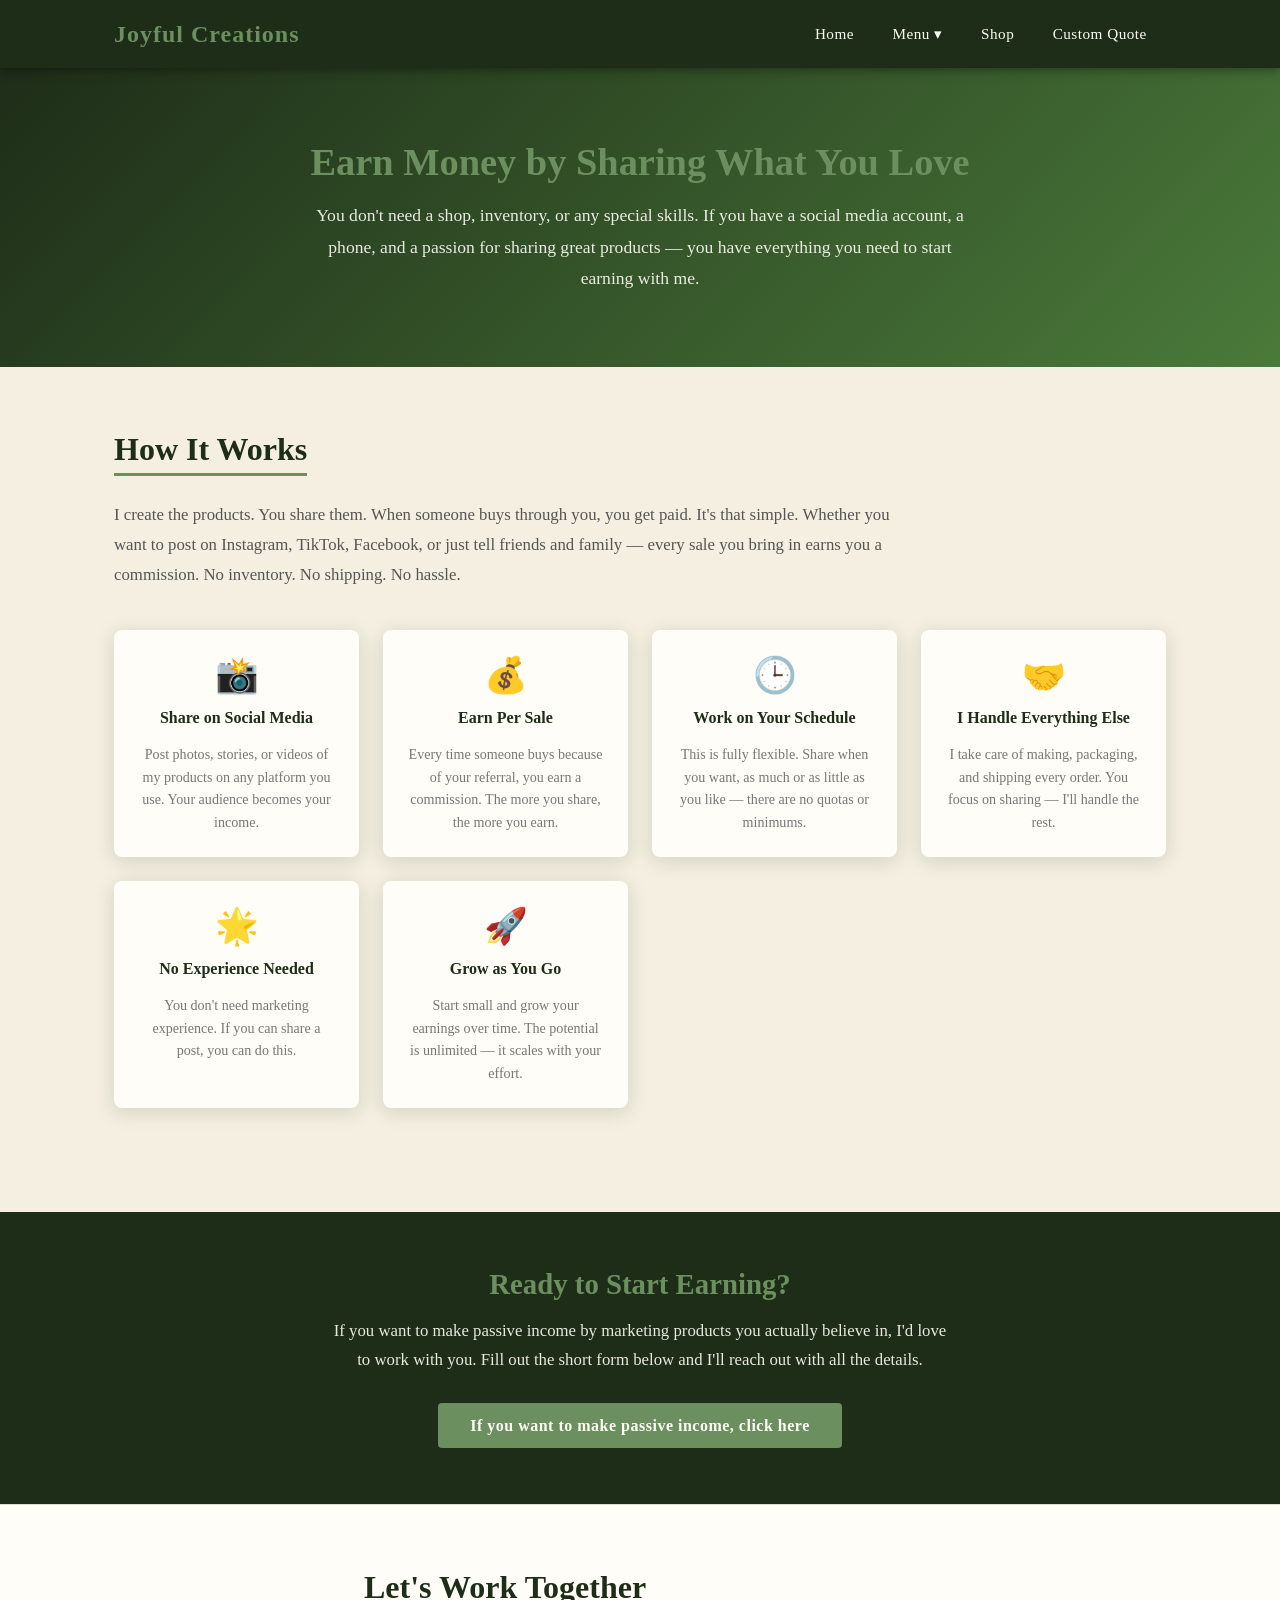
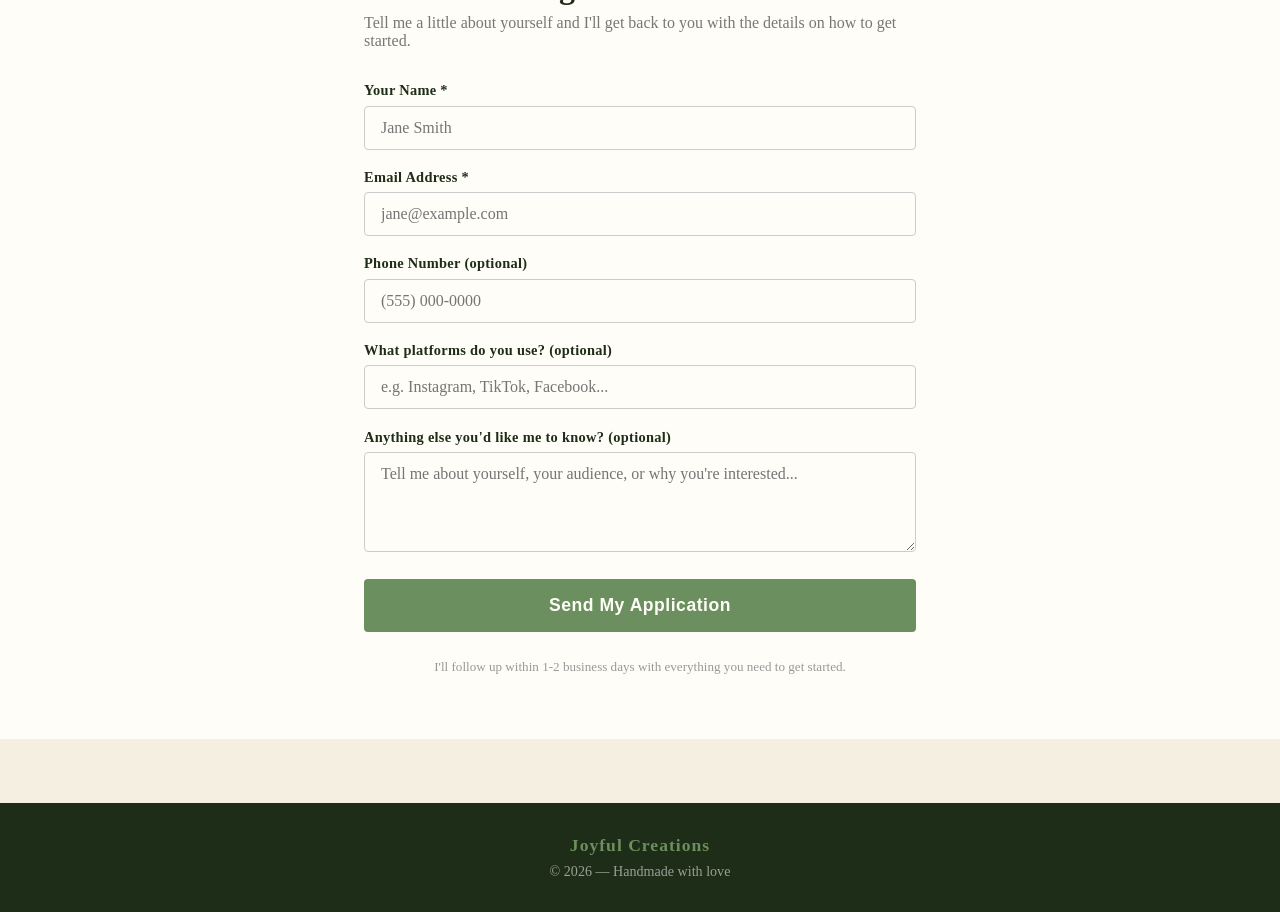
==== careers.html @ 07f89c84 "Initial commit: Joyful Creations website Co-Authored-By: Claude Sonnet 4.6 <noreply@anthropic.com>" ====
<!DOCTYPE html>
<html lang="en">
<head>
  <meta charset="UTF-8" />
  <meta name="viewport" content="width=device-width, initial-scale=1.0" />
  <title>Careers | Joyful Creations</title>
  <link rel="stylesheet" href="styles.css" />
</head>
<body>

<!-- ===== HEADER / NAV ===== -->
<header>
  <nav>
    <a class="brand" href="index.html">Joyful Creations</a>
    <ul class="nav-links">
      <li><a href="index.html">Home</a></li>
      <li>
        <a href="#">Menu ▾</a>
        <ul class="dropdown">
          <li><a href="creations.html">Popular Creations &amp; Pricing</a></li>
          <li><a href="quotes.html">Quotes on Unique Creations</a></li>
          <li><a href="careers.html">Careers</a></li>
          <li><a href="index.html#reviews">Reviews</a></li>
        </ul>
      </li>
      <li><a href="creations.html">Shop</a></li>
      <li><a href="quotes.html">Custom Quote</a></li>
    </ul>
  </nav>
</header>

<!-- ===== HERO ===== -->
<div style="background:linear-gradient(135deg, var(--dark) 0%, var(--accent) 100%); color:var(--white); padding:4.5rem 1.5rem; text-align:center;">
  <h1 style="color:var(--gold); font-size:2.4rem; margin-bottom:1rem;">Earn Money by Sharing What You Love</h1>
  <p style="max-width:650px; margin:0 auto; font-size:1.1rem; line-height:1.8; opacity:0.9;">
    You don't need a shop, inventory, or any special skills.
    If you have a social media account, a phone, and a passion for sharing great products —
    you have everything you need to start earning with me.
  </p>
</div>

<!-- ===== ABOUT THE OPPORTUNITY ===== -->
<section class="section">
  <h2 class="section-title">How It Works</h2>
  <p>
    I create the products. You share them. When someone buys through you, you get paid.
    It's that simple. Whether you want to post on Instagram, TikTok, Facebook, or just
    tell friends and family — every sale you bring in earns you a commission.
    No inventory. No shipping. No hassle.
  </p>

  <div class="perks">
    <div class="perk">
      <div class="perk-icon">&#128248;</div>
      <h3>Share on Social Media</h3>
      <p>Post photos, stories, or videos of my products on any platform you use. Your audience becomes your income.</p>
    </div>
    <div class="perk">
      <div class="perk-icon">&#128176;</div>
      <h3>Earn Per Sale</h3>
      <p>Every time someone buys because of your referral, you earn a commission. The more you share, the more you earn.</p>
    </div>
    <div class="perk">
      <div class="perk-icon">&#128338;</div>
      <h3>Work on Your Schedule</h3>
      <p>This is fully flexible. Share when you want, as much or as little as you like — there are no quotas or minimums.</p>
    </div>
    <div class="perk">
      <div class="perk-icon">&#129309;</div>
      <h3>I Handle Everything Else</h3>
      <p>I take care of making, packaging, and shipping every order. You focus on sharing — I'll handle the rest.</p>
    </div>
    <div class="perk">
      <div class="perk-icon">&#127775;</div>
      <h3>No Experience Needed</h3>
      <p>You don't need marketing experience. If you can share a post, you can do this.</p>
    </div>
    <div class="perk">
      <div class="perk-icon">&#128640;</div>
      <h3>Grow as You Go</h3>
      <p>Start small and grow your earnings over time. The potential is unlimited — it scales with your effort.</p>
    </div>
  </div>
</section>

<!-- ===== CTA BANNER ===== -->
<div class="banner">
  <h2>Ready to Start Earning?</h2>
  <p>
    If you want to make passive income by marketing products you actually believe in,
    I'd love to work with you. Fill out the short form below and I'll reach out with all the details.
  </p>
  <a href="#careers-form" class="btn">If you want to make passive income, click here</a>
</div>

<!-- ===== CAREERS FORM ===== -->
<div style="background:var(--white); border-top:1px solid #e0d9cc;">
  <div class="form-page" id="careers-form">
    <h1>Let's Work Together</h1>
    <p class="subtitle">Tell me a little about yourself and I'll get back to you with the details on how to get started.</p>

    <!--
      IMPORTANT: Replace "YOUR_FORM_ID" with your actual Formspree endpoint.
      Sign up free at formspree.io — use your business email when creating the form.
    -->
    <form action="https://formspree.io/f/YOUR_FORM_ID" method="POST">
      <input type="hidden" name="_subject" value="New Marketing Partner Inquiry" />

      <div class="form-group">
        <label for="c-name">Your Name *</label>
        <input type="text" id="c-name" name="Name" required placeholder="Jane Smith" />
      </div>

      <div class="form-group">
        <label for="c-email">Email Address *</label>
        <input type="email" id="c-email" name="Email" required placeholder="jane@example.com" />
      </div>

      <div class="form-group">
        <label for="c-phone">Phone Number (optional)</label>
        <input type="tel" id="c-phone" name="Phone" placeholder="(555) 000-0000" />
      </div>

      <div class="form-group">
        <label for="c-platforms">What platforms do you use? (optional)</label>
        <input type="text" id="c-platforms" name="Platforms" placeholder="e.g. Instagram, TikTok, Facebook..." />
      </div>

      <div class="form-group">
        <label for="c-message">Anything else you'd like me to know? (optional)</label>
        <textarea id="c-message" name="Message" placeholder="Tell me about yourself, your audience, or why you're interested..."></textarea>
      </div>

      <div class="form-submit">
        <button type="submit" class="btn">Send My Application</button>
      </div>
      <p class="form-note">I'll follow up within 1-2 business days with everything you need to get started.</p>
    </form>
  </div>
</div>

<!-- ===== FOOTER ===== -->
<footer>
  <div class="brand">Joyful Creations</div>
  <p>&copy; <span id="year"></span> &mdash; Handmade with love</p>
</footer>

<script>document.getElementById('year').textContent = new Date().getFullYear();</script>
</body>
</html>
---- styles.css ----
/* ===================== GLOBAL RESET & BASE ===================== */
*, *::before, *::after { box-sizing: border-box; margin: 0; padding: 0; }

:root {
  --gold:    #6b8f5e;
  --dark:    #1e2d18;
  --mid:     #2d4424;
  --light:   #f4efe0;
  --white:   #fffdf7;
  --accent:  #4a7a3a;
  --text:    #2a3520;
  --shadow:  0 4px 20px rgba(30,45,24,0.15);
}

body {
  font-family: 'Georgia', serif;
  color: var(--text);
  background: var(--light);
  min-height: 100vh;
}

a { color: inherit; text-decoration: none; }
img { max-width: 100%; display: block; }

/* ===================== HEADER & NAV ===================== */
header {
  background: var(--dark);
  color: var(--white);
  position: sticky;
  top: 0;
  z-index: 1000;
  box-shadow: 0 2px 10px rgba(0,0,0,0.4);
}

nav {
  max-width: 1100px;
  margin: 0 auto;
  display: flex;
  align-items: center;
  justify-content: space-between;
  padding: 0 1.5rem;
  height: 68px;
}

.brand {
  font-size: 1.5rem;
  font-weight: bold;
  color: var(--gold);
  letter-spacing: 1px;
}

.nav-links {
  list-style: none;
  display: flex;
  gap: 0;
}

.nav-links > li {
  position: relative;
}

.nav-links > li > a {
  display: block;
  padding: 0 1.2rem;
  height: 68px;
  line-height: 68px;
  color: var(--white);
  font-size: 0.95rem;
  letter-spacing: 0.5px;
  transition: background 0.2s, color 0.2s;
  white-space: nowrap;
}

.nav-links > li:hover > a,
.nav-links > li > a.active {
  background: var(--mid);
  color: var(--gold);
}

/* Dropdown */
.dropdown {
  display: none;
  position: absolute;
  top: 68px;
  left: 0;
  background: var(--mid);
  min-width: 220px;
  border-top: 2px solid var(--gold);
  box-shadow: var(--shadow);
  list-style: none;
}

.nav-links > li:hover .dropdown { display: block; }

.dropdown li a {
  display: block;
  padding: 0.85rem 1.4rem;
  color: var(--white);
  font-size: 0.9rem;
  border-bottom: 1px solid rgba(255,255,255,0.06);
  transition: background 0.2s, color 0.2s;
}

.dropdown li a:hover {
  background: var(--dark);
  color: var(--gold);
}

/* ===================== HERO ===================== */
.hero {
  background: linear-gradient(135deg, var(--dark) 0%, var(--accent) 100%);
  color: var(--white);
  text-align: center;
  padding: 6rem 1.5rem 5rem;
}

.hero h1 {
  font-size: clamp(2rem, 5vw, 3.5rem);
  color: var(--gold);
  margin-bottom: 1rem;
  line-height: 1.2;
}

.hero p {
  font-size: clamp(1rem, 2.5vw, 1.3rem);
  max-width: 680px;
  margin: 0 auto 2rem;
  line-height: 1.7;
  opacity: 0.92;
}

.btn {
  display: inline-block;
  padding: 0.85rem 2rem;
  background: var(--gold);
  color: var(--white);
  font-size: 1rem;
  font-weight: bold;
  border-radius: 4px;
  border: none;
  cursor: pointer;
  transition: opacity 0.2s, transform 0.15s;
  letter-spacing: 0.5px;
}

.btn:hover { opacity: 0.88; transform: translateY(-2px); }

/* ===================== SECTIONS ===================== */
.section {
  max-width: 1100px;
  margin: 0 auto;
  padding: 4rem 1.5rem;
}

.section-title {
  font-size: 2rem;
  color: var(--dark);
  margin-bottom: 0.5rem;
  border-bottom: 3px solid var(--gold);
  display: inline-block;
  padding-bottom: 0.3rem;
}

.section p {
  font-size: 1.05rem;
  line-height: 1.8;
  color: #555;
  max-width: 780px;
  margin-top: 1rem;
}

/* About strip */
.about-strip {
  background: var(--white);
  border-top: 1px solid #c8d8b8;
  border-bottom: 1px solid #c8d8b8;
}

.about-inner {
  max-width: 1100px;
  margin: 0 auto;
  padding: 4rem 1.5rem;
  display: flex;
  gap: 3rem;
  align-items: center;
}

.about-photo {
  width: 200px;
  height: 200px;
  border-radius: 50%;
  object-fit: cover;
  border: 4px solid var(--gold);
  flex-shrink: 0;
  background: #ccc;
}

.about-photo-placeholder {
  width: 200px;
  height: 200px;
  border-radius: 50%;
  background: var(--mid);
  display: flex;
  align-items: center;
  justify-content: center;
  border: 4px solid var(--gold);
  flex-shrink: 0;
  color: var(--gold);
  font-size: 0.85rem;
  text-align: center;
  padding: 1rem;
}

.about-text h2 { font-size: 1.8rem; color: var(--dark); margin-bottom: 1rem; }
.about-text p  { font-size: 1.05rem; line-height: 1.8; color: #555; margin-top: 0; }

/* ===================== CREATIONS GRID ===================== */
.grid {
  display: grid;
  grid-template-columns: repeat(auto-fill, minmax(280px, 1fr));
  gap: 2rem;
  margin-top: 2rem;
}

.card {
  background: var(--white);
  border-radius: 8px;
  overflow: hidden;
  box-shadow: var(--shadow);
  transition: transform 0.2s, box-shadow 0.2s;
  display: flex;
  flex-direction: column;
}

.card:hover { transform: translateY(-4px); box-shadow: 0 8px 30px rgba(0,0,0,0.2); }

.card-img {
  width: 100%;
  height: 220px;
  object-fit: cover;
  background: #c8d8b8;
}

.card-img-placeholder {
  width: 100%;
  height: 220px;
  background: linear-gradient(135deg, #c8d8b8, #a8c098);
  display: flex;
  align-items: center;
  justify-content: center;
  color: #6a7a60;
  font-size: 0.9rem;
}

.card-body {
  padding: 1.2rem;
  flex: 1;
  display: flex;
  flex-direction: column;
  gap: 0.6rem;
}

.card-title { font-size: 1.1rem; font-weight: bold; color: var(--dark); }
.card-price { font-size: 1.25rem; color: var(--accent); font-weight: bold; }
.card-desc  { font-size: 0.9rem; color: #777; flex: 1; }

.card-body .btn { margin-top: 0.5rem; text-align: center; }

.card.coming-soon { opacity: 0.75; }

.coming-soon-badge {
  display: inline-block;
  background: linear-gradient(135deg, var(--gold), var(--accent));
  color: var(--white);
  font-size: 0.78rem;
  font-weight: bold;
  letter-spacing: 1px;
  text-transform: uppercase;
  padding: 0.3rem 0.8rem;
  border-radius: 20px;
  margin-top: 0.3rem;
}

/* ===================== INFO BANNER ===================== */
.banner {
  background: var(--dark);
  color: var(--white);
  text-align: center;
  padding: 3.5rem 1.5rem;
}

.banner h2 { font-size: 1.8rem; color: var(--gold); margin-bottom: 1rem; }
.banner p  { font-size: 1.05rem; max-width: 620px; margin: 0 auto 1.8rem; line-height: 1.7; opacity: 0.9; }

/* ===================== FORMS ===================== */
.form-page {
  max-width: 600px;
  margin: 4rem auto;
  padding: 0 1.5rem 4rem;
}

.form-page h1 { font-size: 2rem; color: var(--dark); margin-bottom: 0.5rem; }
.form-page .subtitle { color: #777; margin-bottom: 2rem; font-size: 1rem; }

form { display: flex; flex-direction: column; gap: 1.2rem; }

.form-group { display: flex; flex-direction: column; gap: 0.4rem; }

label {
  font-size: 0.9rem;
  font-weight: bold;
  color: var(--dark);
  letter-spacing: 0.3px;
}

input, select, textarea {
  padding: 0.75rem 1rem;
  border: 1.5px solid #ccc;
  border-radius: 4px;
  font-size: 1rem;
  font-family: inherit;
  background: var(--white);
  transition: border-color 0.2s;
}

input:focus, select:focus, textarea:focus {
  outline: none;
  border-color: var(--gold);
}

textarea { resize: vertical; min-height: 100px; }

.form-submit { margin-top: 0.5rem; }
.form-submit .btn { width: 100%; font-size: 1.1rem; padding: 1rem; }

.form-note {
  font-size: 0.82rem;
  color: #999;
  text-align: center;
  margin-top: 0.5rem;
}

/* Payment section styling */
.payment-section {
  border-top: 1px solid #c8d8b8;
  padding-top: 1rem;
  margin-top: 0.5rem;
}

.payment-info-box {
  display: none;
  background: linear-gradient(135deg, #eaf2e4, #f2f0e4);
  border: 1.5px solid var(--gold);
  border-radius: 8px;
  padding: 1.2rem 1.4rem;
  margin-top: 1rem;
}

.payment-info-box.visible { display: block; }

.payment-info-box h4 {
  font-size: 1rem;
  color: var(--dark);
  margin-bottom: 0.5rem;
}

.payment-handle {
  font-size: 1.15rem;
  font-weight: bold;
  color: var(--accent);
  word-break: break-all;
}

.payment-info-box a.pay-link {
  display: inline-block;
  margin-top: 0.8rem;
  padding: 0.6rem 1.4rem;
  background: var(--gold);
  color: var(--white);
  border-radius: 4px;
  font-weight: bold;
  font-size: 0.95rem;
  transition: opacity 0.2s;
}

.payment-info-box a.pay-link:hover { opacity: 0.85; }

.payment-info-box .pay-note {
  font-size: 0.82rem;
  color: #888;
  margin-top: 0.6rem;
}

.payment-section h3 {
  font-size: 1.1rem;
  color: var(--dark);
  margin-bottom: 0.8rem;
}

/* ===================== CAREERS PAGE ===================== */
.perks {
  display: grid;
  grid-template-columns: repeat(auto-fill, minmax(220px, 1fr));
  gap: 1.5rem;
  margin: 2.5rem 0;
}

.perk {
  background: var(--white);
  border-radius: 8px;
  padding: 1.5rem;
  box-shadow: var(--shadow);
  text-align: center;
}

.perk-icon { font-size: 2.2rem; margin-bottom: 0.8rem; }
.perk h3   { font-size: 1rem; color: var(--dark); margin-bottom: 0.5rem; }
.perk p    { font-size: 0.88rem; color: #777; line-height: 1.6; }

/* ===================== FOOTER ===================== */
footer {
  background: var(--dark);
  color: rgba(255,255,255,0.55);
  text-align: center;
  padding: 2rem 1.5rem;
  font-size: 0.88rem;
}

footer .brand { color: var(--gold); font-size: 1.1rem; margin-bottom: 0.4rem; }

/* ===================== RESPONSIVE ===================== */
@media (max-width: 700px) {
  .about-inner { flex-direction: column; text-align: center; }
  .nav-links > li > a { padding: 0 0.8rem; font-size: 0.85rem; }
}
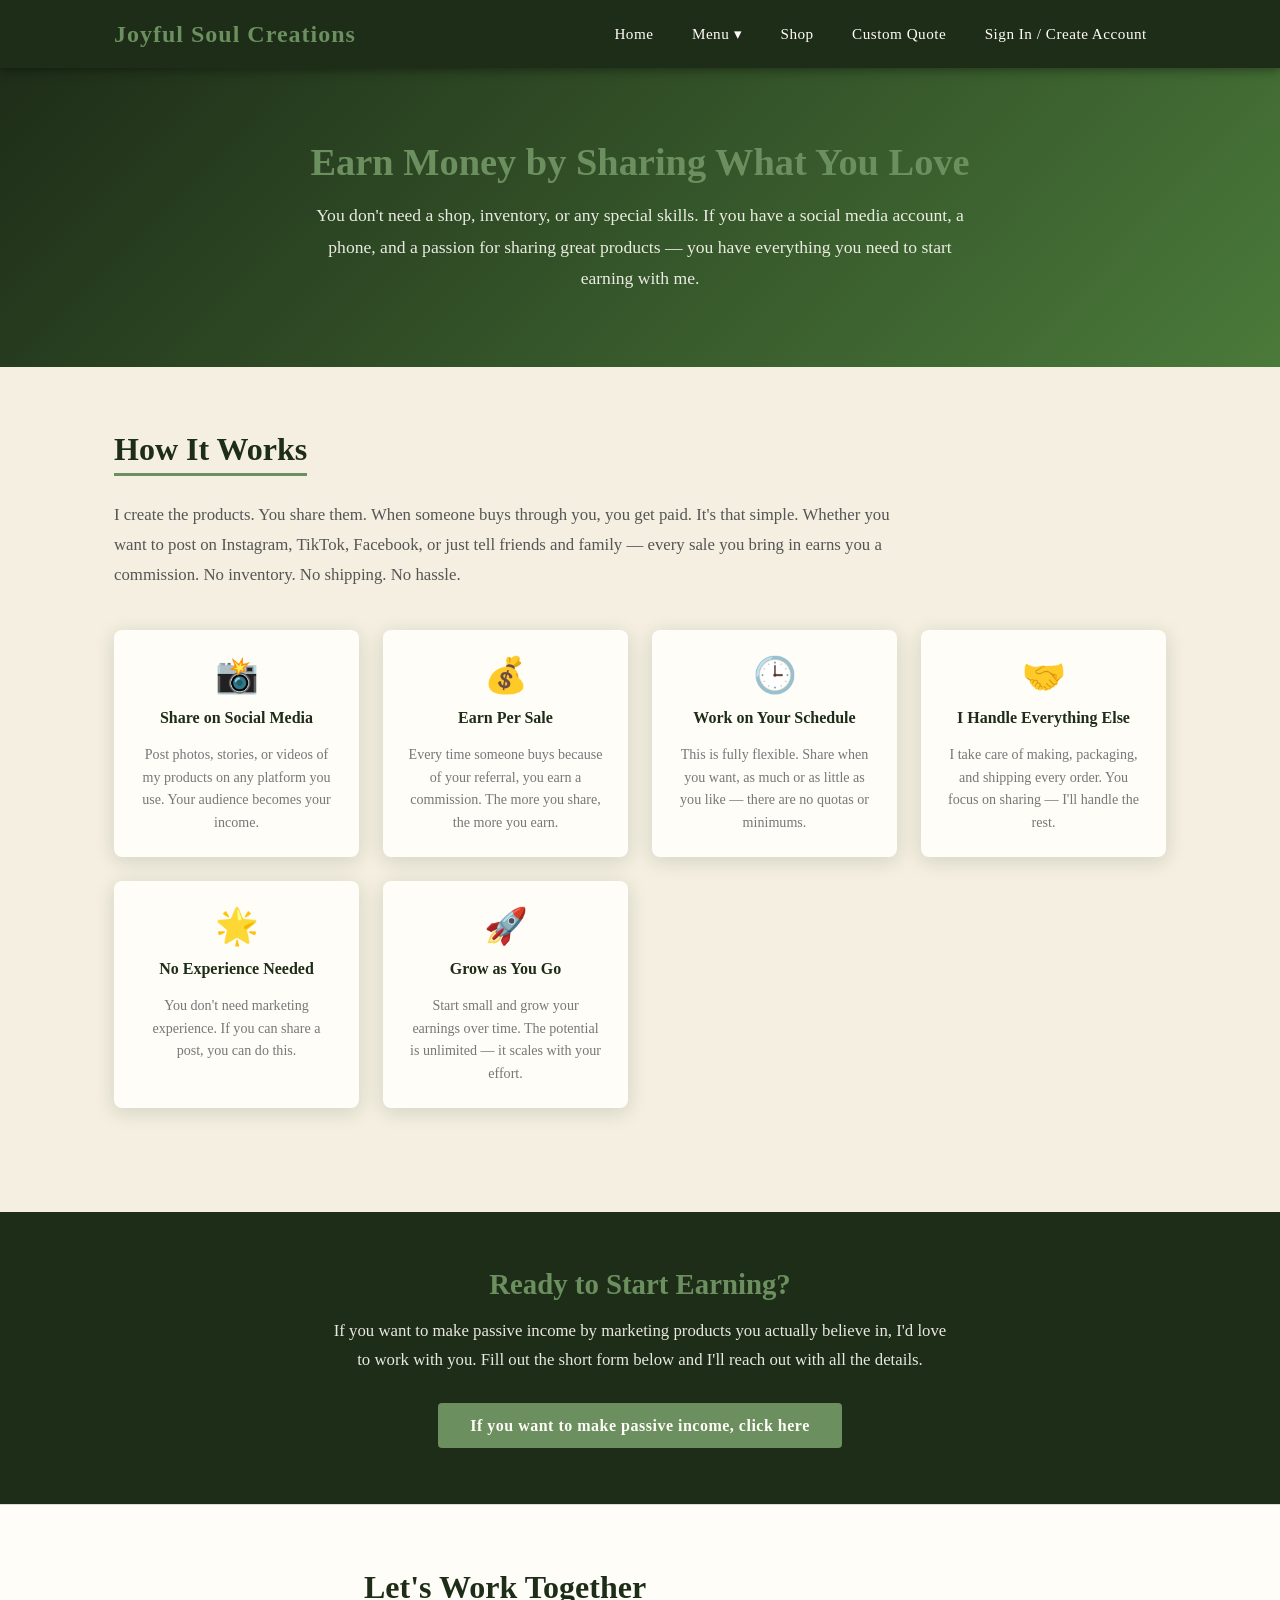
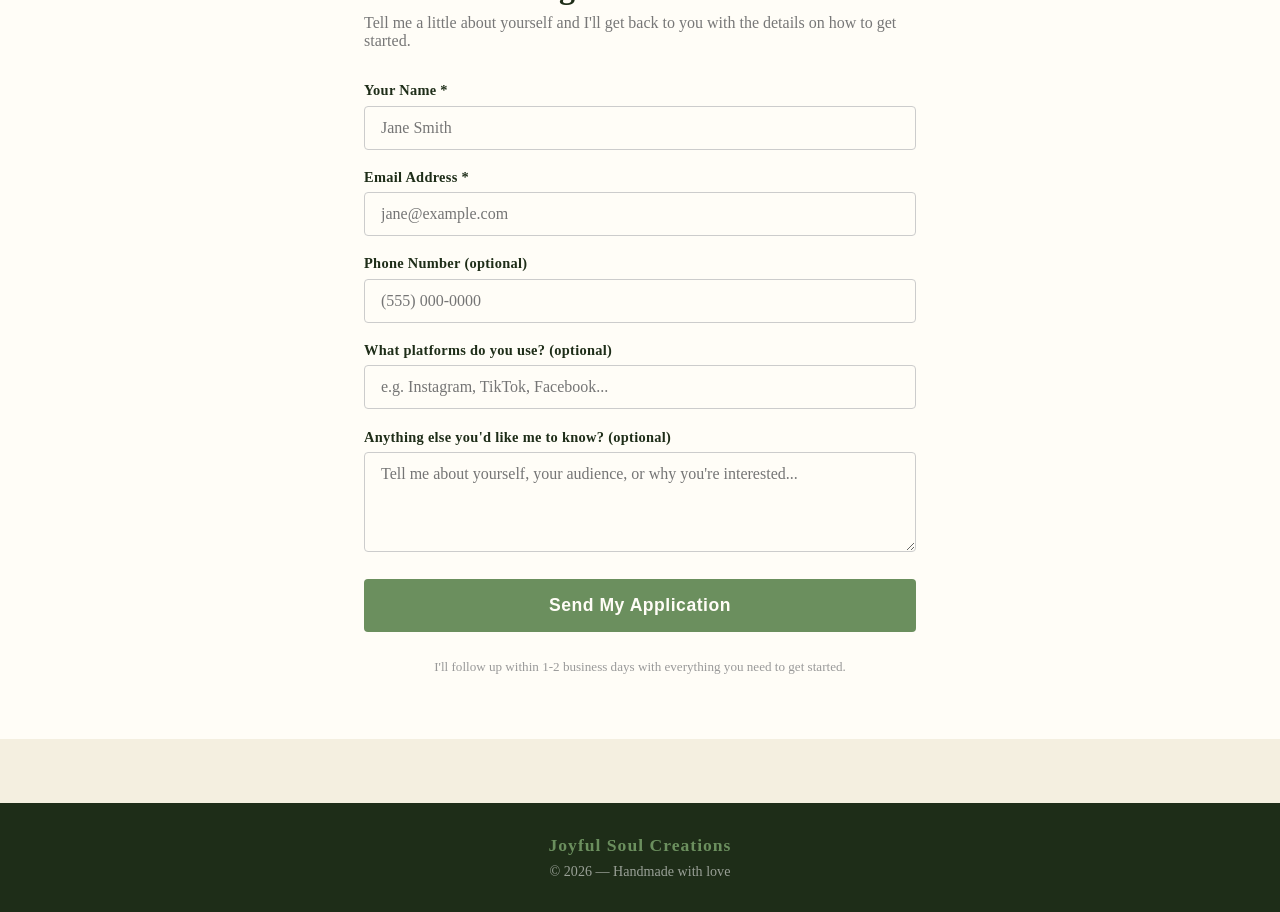
==== commit 90bf9411: "Update branding, account access links, and homepage signup CTA" ====
--- a/careers.html
+++ b/careers.html
@@ -3,7 +3,7 @@
 <head>
   <meta charset="UTF-8" />
   <meta name="viewport" content="width=device-width, initial-scale=1.0" />
-  <title>Careers | Joyful Creations</title>
+  <title>Careers | Joyful Soul Creations</title>
   <link rel="stylesheet" href="styles.css" />
 </head>
 <body>
@@ -11,10 +11,11 @@
 <!-- ===== HEADER / NAV ===== -->
 <header>
   <nav>
-    <a class="brand" href="index.html">Joyful Creations</a>
-    <ul class="nav-links">
+    <a class="brand" href="index.html">Joyful Soul Creations</a>
+    <button class="hamburger" id="hamburger" aria-label="Open menu">&#9776;</button>
+    <ul class="nav-links" id="nav-links">
       <li><a href="index.html">Home</a></li>
-      <li>
+      <li class="has-dropdown">
         <a href="#">Menu ▾</a>
         <ul class="dropdown">
           <li><a href="creations.html">Popular Creations &amp; Pricing</a></li>
@@ -25,6 +26,7 @@
       </li>
       <li><a href="creations.html">Shop</a></li>
       <li><a href="quotes.html">Custom Quote</a></li>
+      <li><a href="login.html">Sign In / Create Account</a></li>
     </ul>
   </nav>
 </header>
@@ -141,10 +143,22 @@
 
 <!-- ===== FOOTER ===== -->
 <footer>
-  <div class="brand">Joyful Creations</div>
+  <div class="brand">Joyful Soul Creations</div>
   <p>&copy; <span id="year"></span> &mdash; Handmade with love</p>
 </footer>
 
-<script>document.getElementById('year').textContent = new Date().getFullYear();</script>
+<script>
+  document.getElementById('year').textContent = new Date().getFullYear();
+  const hamburger = document.getElementById('hamburger');
+  const navLinks  = document.getElementById('nav-links');
+  hamburger.addEventListener('click', () => {
+    navLinks.classList.toggle('open');
+    hamburger.textContent = navLinks.classList.contains('open') ? '✕' : '☰';
+  });
+  navLinks.querySelectorAll('a').forEach(a => a.addEventListener('click', () => {
+    navLinks.classList.remove('open');
+    hamburger.textContent = '☰';
+  }));
+</script>
 </body>
 </html>
--- a/styles.css
+++ b/styles.css
@@ -161,6 +161,10 @@
   padding-bottom: 0.3rem;
 }
 
+.soul-bg-text {
+  color: var(--light);
+}
+
 .section p {
   font-size: 1.05rem;
   line-height: 1.8;
@@ -241,16 +245,72 @@
   background: #c8d8b8;
 }
 
+.featured-product-img {
+  object-fit: contain;
+  background: #f7f3ea;
+}
+
 .card-img-placeholder {
   width: 100%;
   height: 220px;
-  background: linear-gradient(135deg, #c8d8b8, #a8c098);
+  background: linear-gradient(135deg, #2d4424 0%, #4a7a3a 60%, #6b8f5e 100%);
   display: flex;
   align-items: center;
   justify-content: center;
-  color: #6a7a60;
-  font-size: 0.9rem;
-}
+  position: relative;
+  overflow: hidden;
+}
+
+.card-img-placeholder::before {
+  content: '';
+  position: absolute;
+  inset: 0;
+  background: repeating-linear-gradient(
+    45deg,
+    transparent,
+    transparent 18px,
+    rgba(255,255,255,0.04) 18px,
+    rgba(255,255,255,0.04) 36px
+  );
+}
+
+.cs-inner {
+  text-align: center;
+  z-index: 1;
+  display: flex;
+  flex-direction: column;
+  align-items: center;
+  gap: 0.4rem;
+}
+
+.cs-icon {
+  font-size: 2rem;
+  color: var(--gold);
+  opacity: 0.9;
+  animation: pulse 2.5s ease-in-out infinite;
+}
+
+.cs-label {
+  font-size: 0.85rem;
+  font-weight: bold;
+  letter-spacing: 2px;
+  text-transform: uppercase;
+  color: rgba(255,255,255,0.7);
+}
+
+.cs-sub {
+  font-size: 1.1rem;
+  font-weight: bold;
+  color: var(--gold);
+  letter-spacing: 1px;
+}
+
+@keyframes pulse {
+  0%, 100% { opacity: 0.9; transform: scale(1); }
+  50%       { opacity: 1;   transform: scale(1.15); }
+}
+
+.card.coming-soon { opacity: 1; }
 
 .card-body {
   padding: 1.2rem;
@@ -417,6 +477,106 @@
 .perk h3   { font-size: 1rem; color: var(--dark); margin-bottom: 0.5rem; }
 .perk p    { font-size: 0.88rem; color: #777; line-height: 1.6; }
 
+/* ===================== REVIEWS ===================== */
+.review-form-wrap {
+  background: var(--white);
+  border-radius: 10px;
+  padding: 2rem;
+  box-shadow: var(--shadow);
+  max-width: 560px;
+  margin: 2rem 0 2.5rem;
+}
+
+.review-form-title {
+  font-size: 1.25rem;
+  color: var(--dark);
+  margin-bottom: 1.2rem;
+  border-bottom: 2px solid var(--gold);
+  padding-bottom: 0.4rem;
+  display: inline-block;
+}
+
+.review-form { display: flex; flex-direction: column; gap: 1rem; }
+
+.star-picker {
+  display: flex;
+  gap: 0.3rem;
+  margin-top: 0.3rem;
+  cursor: pointer;
+}
+
+.star-picker span {
+  font-size: 2rem;
+  color: #ccc;
+  transition: color 0.15s, transform 0.1s;
+  line-height: 1;
+}
+
+.star-picker span:hover,
+.star-picker span.active { color: #f5a623; transform: scale(1.15); }
+
+.review-error {
+  color: #c0392b;
+  font-size: 0.88rem;
+  background: #fdf0ef;
+  border: 1px solid #e8b4b0;
+  border-radius: 4px;
+  padding: 0.5rem 0.8rem;
+}
+
+.review-list {
+  display: grid;
+  grid-template-columns: repeat(auto-fill, minmax(280px, 1fr));
+  gap: 1.5rem;
+  margin-top: 1rem;
+}
+
+.review-card {
+  background: var(--white);
+  border-radius: 8px;
+  padding: 1.3rem 1.4rem;
+  box-shadow: var(--shadow);
+  border-left: 4px solid var(--gold);
+}
+
+.review-header {
+  display: flex;
+  align-items: center;
+  flex-wrap: wrap;
+  gap: 0.5rem;
+  margin-bottom: 0.7rem;
+}
+
+.review-name {
+  font-weight: bold;
+  color: var(--dark);
+  font-size: 0.95rem;
+}
+
+.review-stars { font-size: 1rem; line-height: 1; }
+.star-filled { color: #f5a623; }
+.star-empty  { color: #ddd; }
+
+.review-date {
+  font-size: 0.78rem;
+  color: #aaa;
+  margin-left: auto;
+}
+
+.review-body {
+  font-size: 0.92rem;
+  color: #555;
+  line-height: 1.7;
+  margin: 0;
+}
+
+.no-reviews-msg {
+  color: #aaa;
+  font-style: italic;
+  margin-top: 1.5rem;
+  font-size: 0.95rem;
+}
+
 /* ===================== FOOTER ===================== */
 footer {
   background: var(--dark);
@@ -428,8 +588,272 @@
 
 footer .brand { color: var(--gold); font-size: 1.1rem; margin-bottom: 0.4rem; }
 
+/* ===================== ACCOUNT BAR ===================== */
+.account-bar {
+  background: var(--mid);
+  color: var(--white);
+  padding: 0.55rem 1.5rem;
+  display: flex;
+  align-items: center;
+  justify-content: flex-end;
+  gap: 1rem;
+  font-size: 0.88rem;
+  flex-wrap: wrap;
+}
+
+.account-bar-guest { background: #2a3a1e; }
+
+.account-signout {
+  background: rgba(255,255,255,0.15);
+  border: none;
+  color: var(--white);
+  padding: 0.3rem 0.9rem;
+  border-radius: 4px;
+  cursor: pointer;
+  font-size: 0.85rem;
+  transition: background 0.2s;
+}
+.account-signout:hover { background: rgba(255,255,255,0.25); }
+
+.account-signin-link {
+  background: var(--gold);
+  color: var(--white);
+  padding: 0.3rem 0.9rem;
+  border-radius: 4px;
+  font-size: 0.85rem;
+  font-weight: bold;
+  transition: opacity 0.2s;
+}
+.account-signin-link:hover { opacity: 0.85; }
+
+/* ===================== AUTH TABS ===================== */
+.auth-tabs {
+  display: flex;
+  gap: 0;
+  border-bottom: 2px solid #ddd;
+  margin-bottom: 0;
+}
+
+.auth-tab {
+  flex: 1;
+  padding: 0.8rem;
+  background: none;
+  border: none;
+  font-size: 1rem;
+  font-family: inherit;
+  cursor: pointer;
+  color: #888;
+  font-weight: bold;
+  border-bottom: 3px solid transparent;
+  margin-bottom: -2px;
+  transition: color 0.2s, border-color 0.2s;
+}
+.auth-tab.active { color: var(--dark); border-bottom-color: var(--gold); }
+.auth-tab:hover  { color: var(--dark); }
+
+/* ===================== OWNER DASHBOARD ===================== */
+.dash-header {
+  background: var(--dark);
+  color: var(--white);
+  padding: 2rem 1.5rem;
+  display: flex;
+  align-items: center;
+  justify-content: space-between;
+  flex-wrap: wrap;
+  gap: 1rem;
+}
+
+.dash-stats {
+  display: flex;
+  gap: 1rem;
+  margin-bottom: 2rem;
+  flex-wrap: wrap;
+}
+
+.stat-card {
+  background: var(--white);
+  border-radius: 8px;
+  padding: 1.2rem 1.8rem;
+  box-shadow: var(--shadow);
+  text-align: center;
+  min-width: 110px;
+  border-top: 4px solid var(--gold);
+}
+.stat-card.pending { border-top-color: #f5a623; }
+.stat-card.done    { border-top-color: #4caf50; }
+
+.stat-num   { font-size: 2rem; font-weight: bold; color: var(--dark); }
+.stat-label { font-size: 0.82rem; color: #888; margin-top: 0.2rem; }
+
+.filter-btn {
+  padding: 0.5rem 1.2rem;
+  border: 2px solid #ddd;
+  border-radius: 20px;
+  background: none;
+  font-size: 0.88rem;
+  font-family: inherit;
+  cursor: pointer;
+  transition: all 0.2s;
+  color: #666;
+}
+.filter-btn.active, .filter-btn:hover {
+  background: var(--dark);
+  border-color: var(--dark);
+  color: var(--white);
+}
+
+.order-card {
+  background: var(--white);
+  border-radius: 8px;
+  padding: 1.3rem 1.5rem;
+  box-shadow: var(--shadow);
+  margin-bottom: 1rem;
+  border-left: 4px solid #f5a623;
+  transition: opacity 0.2s;
+}
+.order-card.order-done { border-left-color: #4caf50; opacity: 0.8; }
+
+.order-card-top {
+  display: flex;
+  justify-content: space-between;
+  align-items: flex-start;
+  gap: 1rem;
+  flex-wrap: wrap;
+  margin-bottom: 0.6rem;
+}
+
+.order-customer-name { font-size: 1.05rem; font-weight: bold; color: var(--dark); }
+.order-meta          { font-size: 0.85rem; color: #888; margin-top: 0.15rem; }
+.order-product-line  { font-size: 0.95rem; color: var(--accent); font-weight: bold; margin-bottom: 0.6rem; }
+
+.order-footer {
+  display: flex;
+  align-items: center;
+  justify-content: space-between;
+  flex-wrap: wrap;
+  gap: 0.5rem;
+}
+
+.order-date { font-size: 0.8rem; color: #bbb; }
+
+.order-toggle-btn {
+  font-size: 0.82rem;
+  padding: 0.4rem 1rem;
+}
+
+.order-badge {
+  display: inline-block;
+  padding: 0.25rem 0.7rem;
+  border-radius: 20px;
+  font-size: 0.75rem;
+  font-weight: bold;
+  text-transform: uppercase;
+  letter-spacing: 0.5px;
+  white-space: nowrap;
+}
+.badge-pending { background: #fff3e0; color: #e65100; }
+.badge-done    { background: #e8f5e9; color: #2e7d32; }
+
+/* ===================== CONGRATS MODAL ===================== */
+.congrats-overlay {
+  position: fixed;
+  inset: 0;
+  background: rgba(0,0,0,0.55);
+  display: flex;
+  align-items: center;
+  justify-content: center;
+  z-index: 9999;
+  padding: 1.5rem;
+}
+
+.congrats-box {
+  background: var(--white);
+  border-radius: 14px;
+  padding: 2.5rem 2rem;
+  max-width: 420px;
+  width: 100%;
+  text-align: center;
+  box-shadow: 0 20px 60px rgba(0,0,0,0.3);
+  animation: popIn 0.35s cubic-bezier(0.34,1.56,0.64,1);
+}
+
+@keyframes popIn {
+  from { transform: scale(0.7); opacity: 0; }
+  to   { transform: scale(1);   opacity: 1; }
+}
+
+.congrats-icon { font-size: 3.5rem; margin-bottom: 0.8rem; }
+
+.congrats-title {
+  font-size: 1.8rem;
+  color: var(--dark);
+  margin-bottom: 1rem;
+}
+
+.congrats-msg {
+  font-size: 1rem;
+  color: #555;
+  line-height: 1.7;
+  margin-bottom: 1.5rem;
+}
+
+/* ===================== HAMBURGER ===================== */
+.hamburger {
+  display: none;
+  background: none;
+  border: none;
+  color: var(--white);
+  font-size: 1.8rem;
+  cursor: pointer;
+  padding: 0.2rem 0.4rem;
+  line-height: 1;
+  transition: color 0.2s;
+}
+.hamburger:hover { color: var(--gold); }
+
 /* ===================== RESPONSIVE ===================== */
-@media (max-width: 700px) {
+@media (max-width: 768px) {
+  .hamburger { display: block; }
+
+  .nav-links {
+    display: none;
+    flex-direction: column;
+    position: absolute;
+    top: 68px;
+    left: 0;
+    right: 0;
+    background: var(--dark);
+    border-top: 2px solid var(--gold);
+    box-shadow: 0 8px 24px rgba(0,0,0,0.35);
+    z-index: 999;
+    padding-bottom: 0.5rem;
+  }
+
+  .nav-links.open { display: flex; }
+
+  .nav-links > li > a {
+    height: auto;
+    line-height: 1.4;
+    padding: 0.9rem 1.5rem;
+    border-bottom: 1px solid rgba(255,255,255,0.07);
+  }
+
+  /* Hide the "Menu ▾" parent — show its children directly */
+  .has-dropdown > a { display: none; }
+
+  .dropdown {
+    display: block;
+    position: static;
+    border: none;
+    box-shadow: none;
+    min-width: 0;
+    background: var(--mid);
+  }
+
+  .dropdown li a { padding: 0.8rem 2rem; font-size: 0.92rem; }
+
   .about-inner { flex-direction: column; text-align: center; }
-  .nav-links > li > a { padding: 0 0.8rem; font-size: 0.85rem; }
-}
+
+  /* Stack the state/zip row on very small screens */
+  .zip-row { grid-template-columns: 1fr !important; }
+}
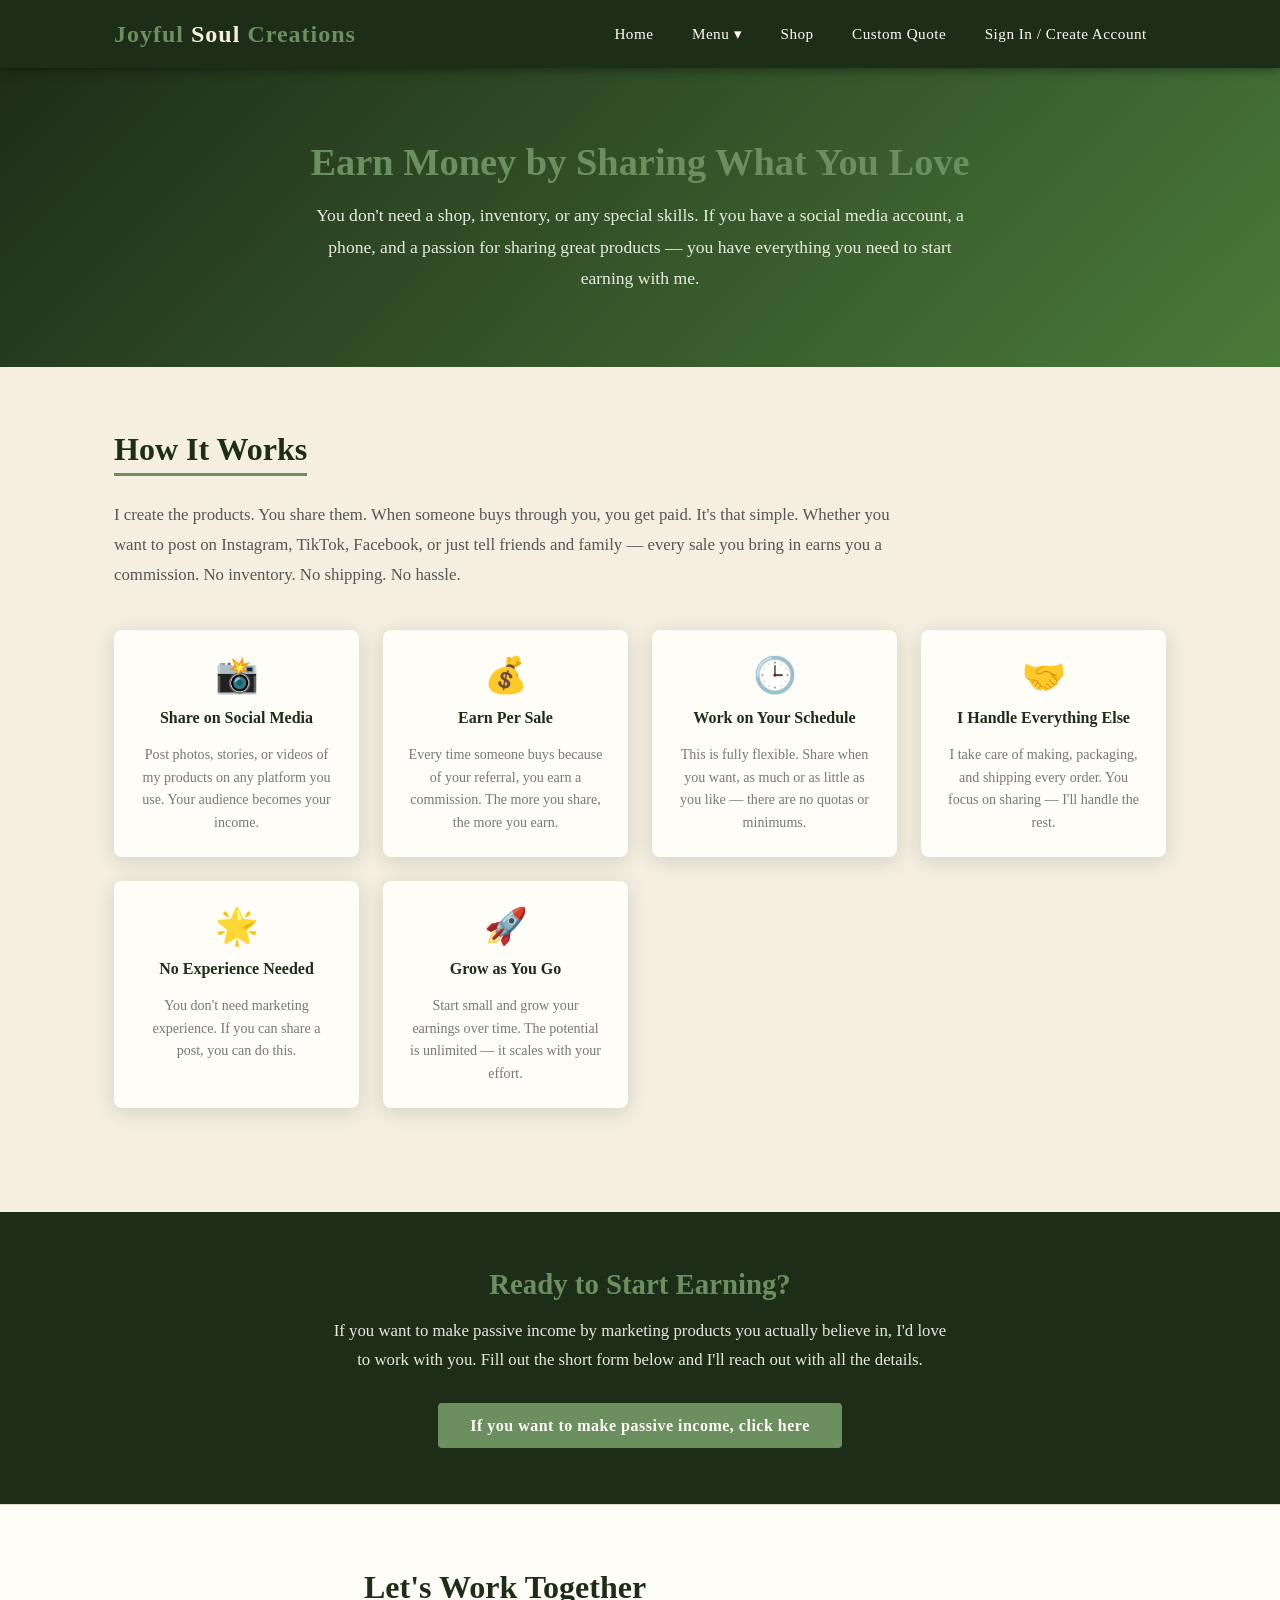
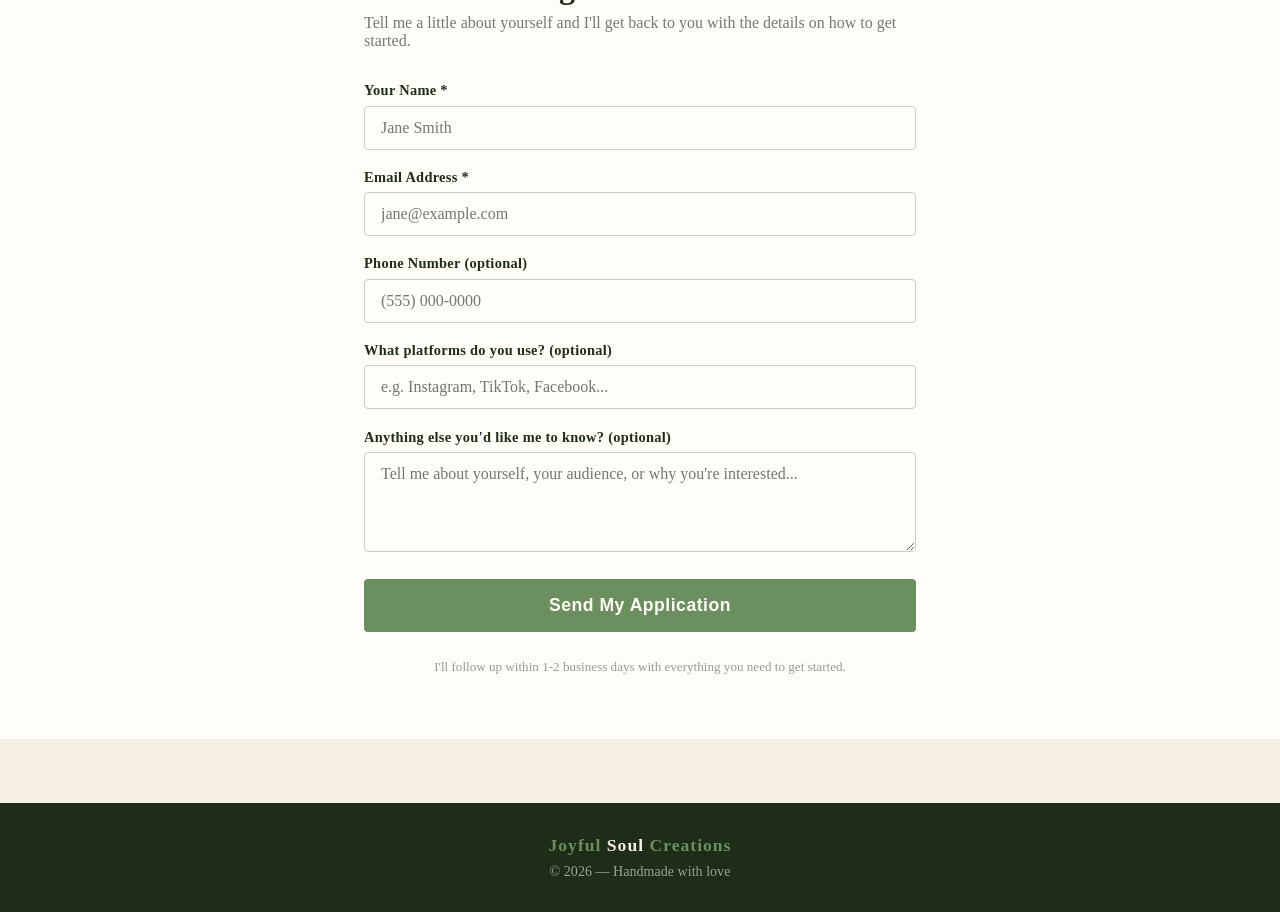
==== commit ebf754aa: "Style Soul text in brand labels with cream accent" ====
--- a/careers.html
+++ b/careers.html
@@ -11,7 +11,7 @@
 <!-- ===== HEADER / NAV ===== -->
 <header>
   <nav>
-    <a class="brand" href="index.html">Joyful Soul Creations</a>
+    <a class="brand" href="index.html">Joyful <span class="soul-bg-text">Soul</span> Creations</a>
     <button class="hamburger" id="hamburger" aria-label="Open menu">&#9776;</button>
     <ul class="nav-links" id="nav-links">
       <li><a href="index.html">Home</a></li>
@@ -143,7 +143,7 @@
 
 <!-- ===== FOOTER ===== -->
 <footer>
-  <div class="brand">Joyful Soul Creations</div>
+  <div class="brand">Joyful <span class="soul-bg-text">Soul</span> Creations</div>
   <p>&copy; <span id="year"></span> &mdash; Handmade with love</p>
 </footer>
 
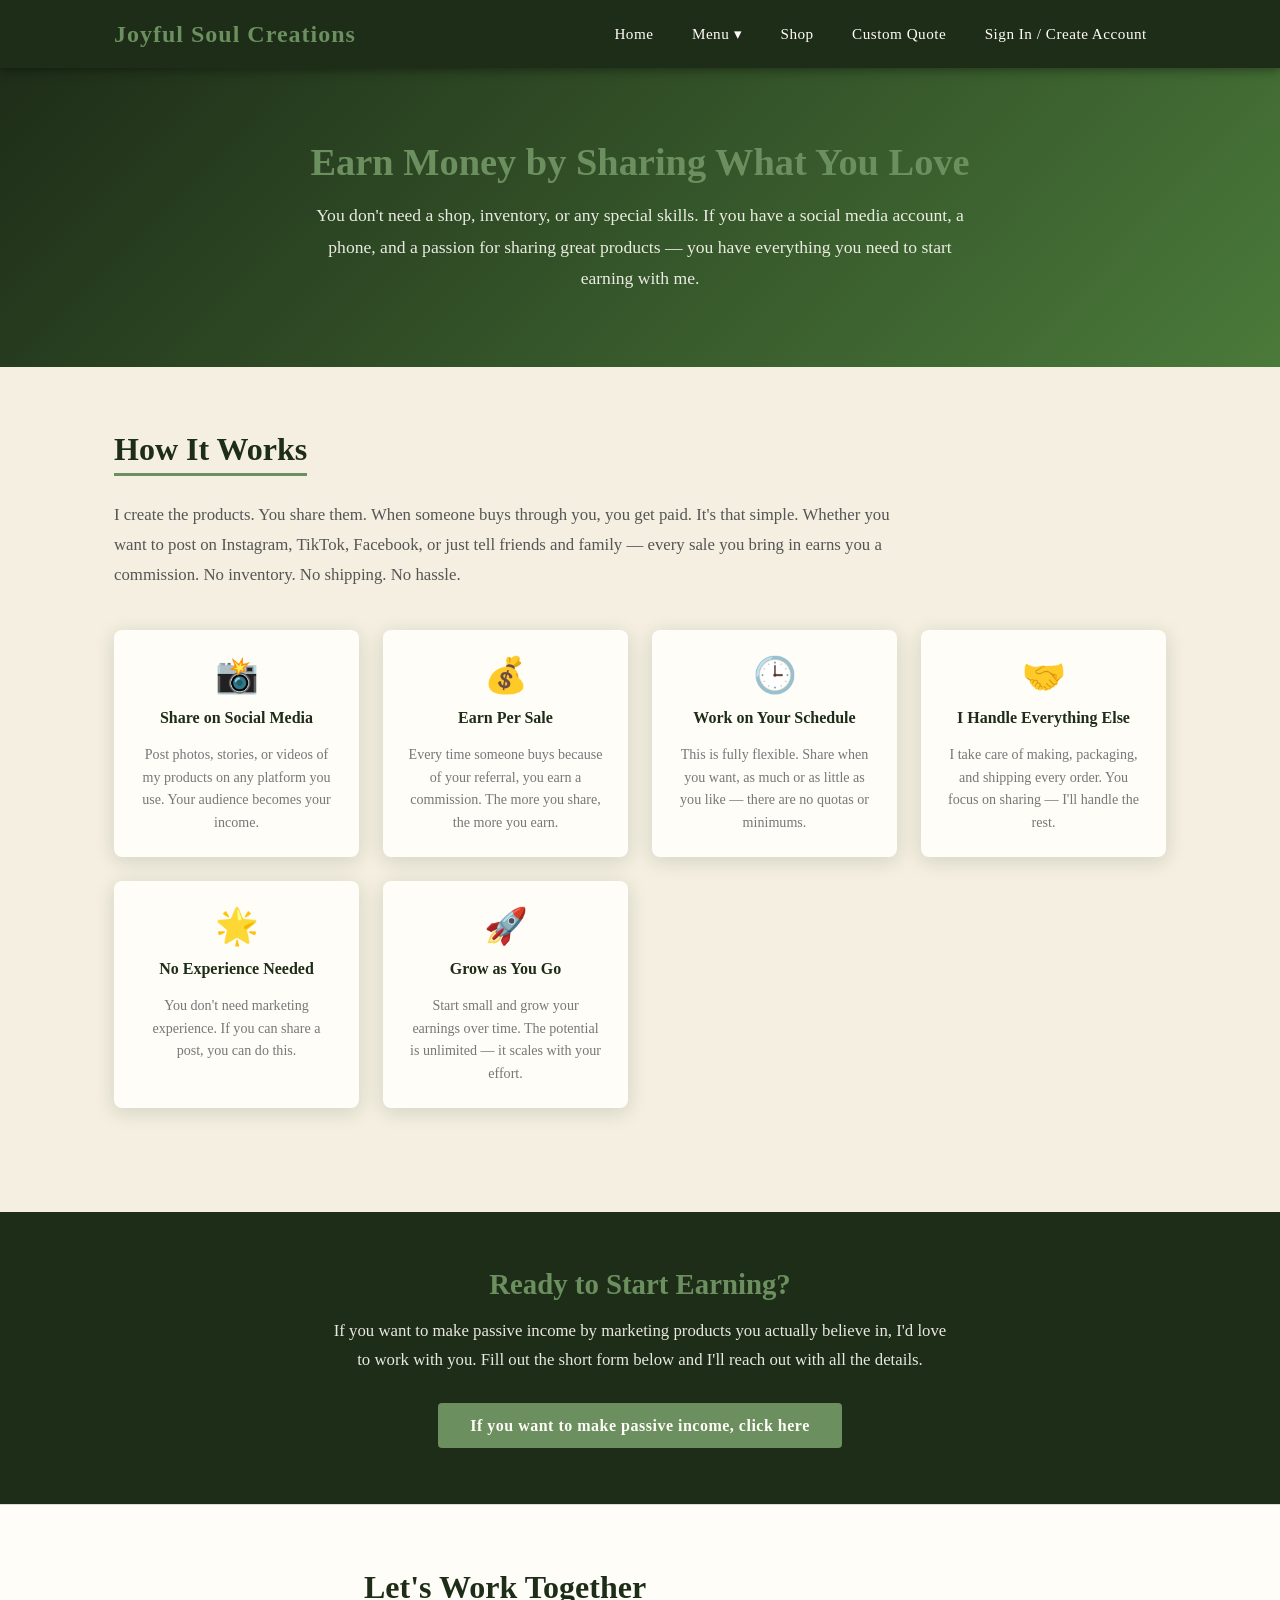
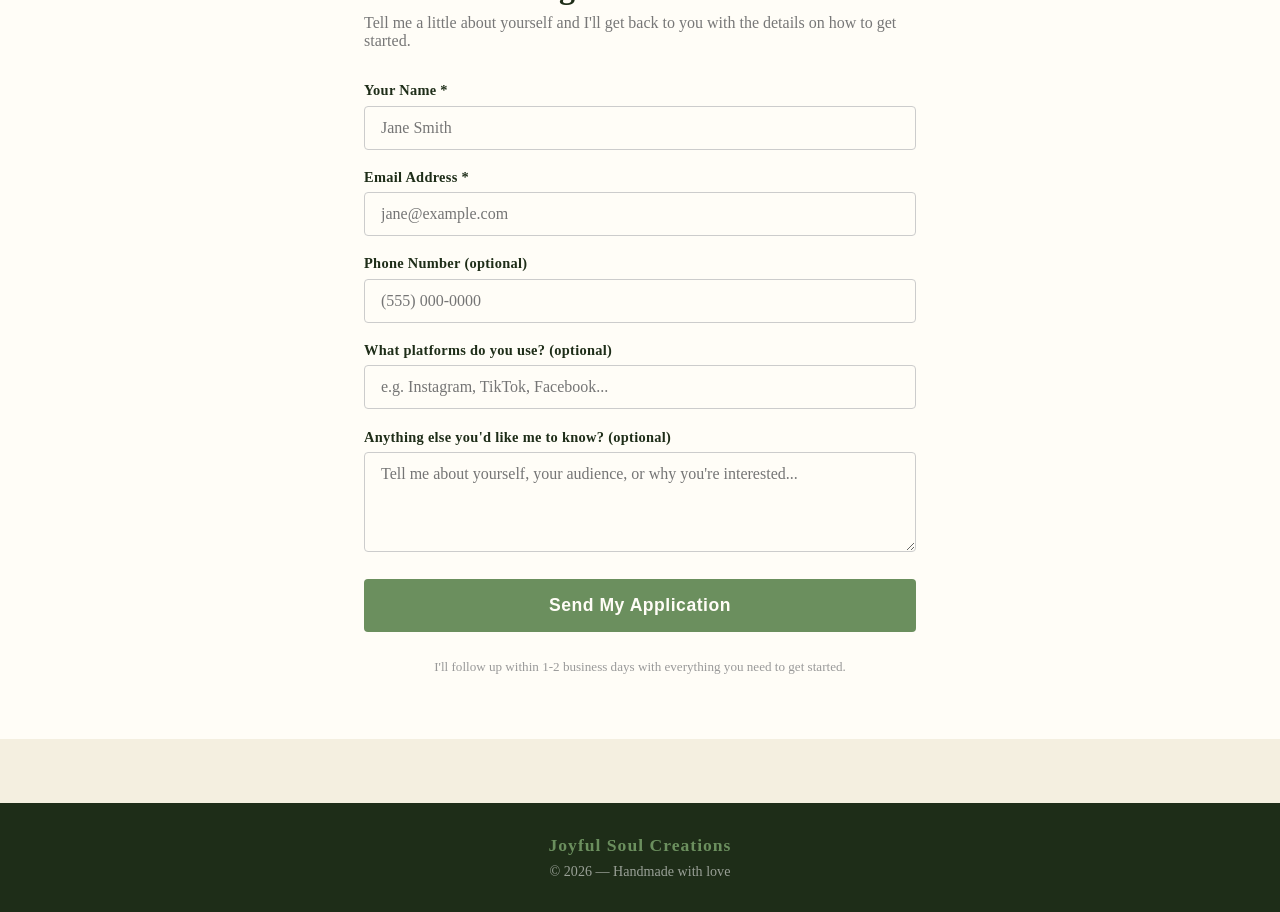
==== commit 613355d5: "Revert "Style Soul text in brand labels with cream accent" This reverts commit ebf754aa91ebb4298cf68" ====
--- a/careers.html
+++ b/careers.html
@@ -11,7 +11,7 @@
 <!-- ===== HEADER / NAV ===== -->
 <header>
   <nav>
-    <a class="brand" href="index.html">Joyful <span class="soul-bg-text">Soul</span> Creations</a>
+    <a class="brand" href="index.html">Joyful Soul Creations</a>
     <button class="hamburger" id="hamburger" aria-label="Open menu">&#9776;</button>
     <ul class="nav-links" id="nav-links">
       <li><a href="index.html">Home</a></li>
@@ -143,7 +143,7 @@
 
 <!-- ===== FOOTER ===== -->
 <footer>
-  <div class="brand">Joyful <span class="soul-bg-text">Soul</span> Creations</div>
+  <div class="brand">Joyful Soul Creations</div>
   <p>&copy; <span id="year"></span> &mdash; Handmade with love</p>
 </footer>
 
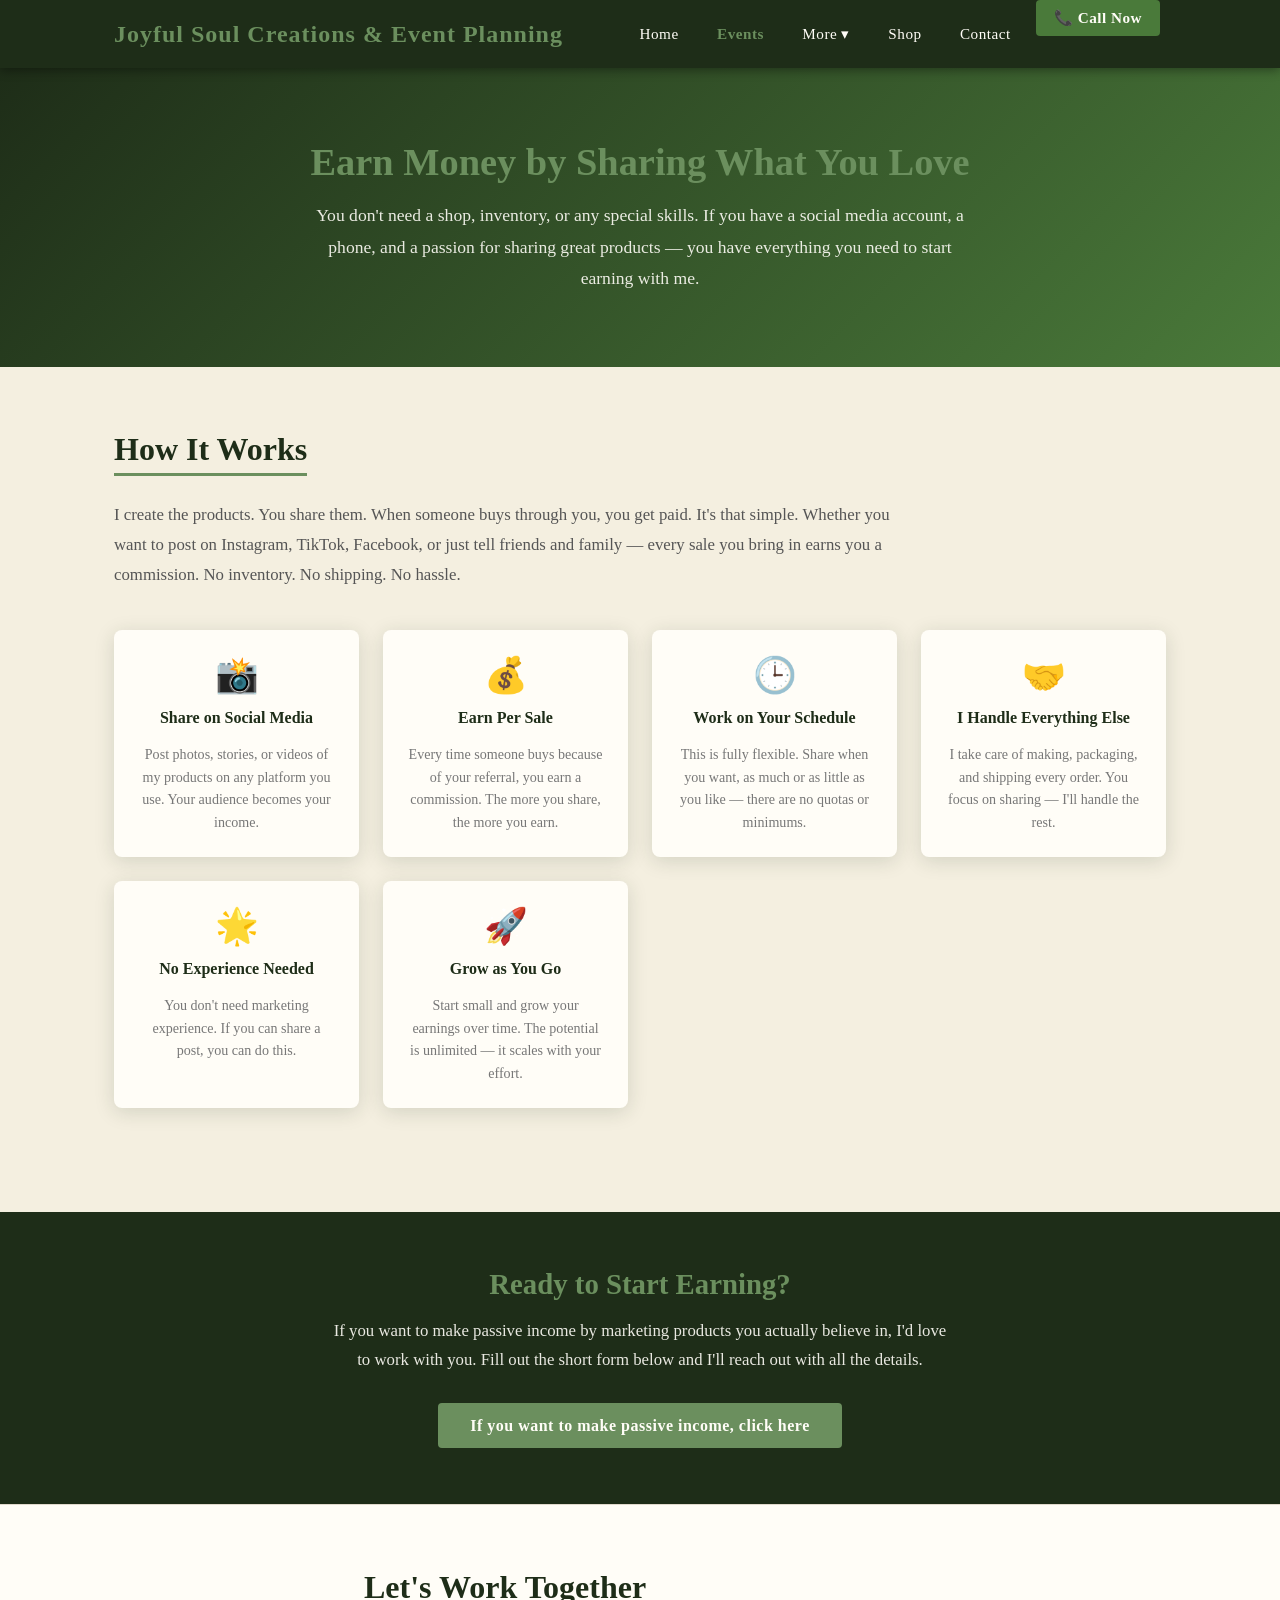
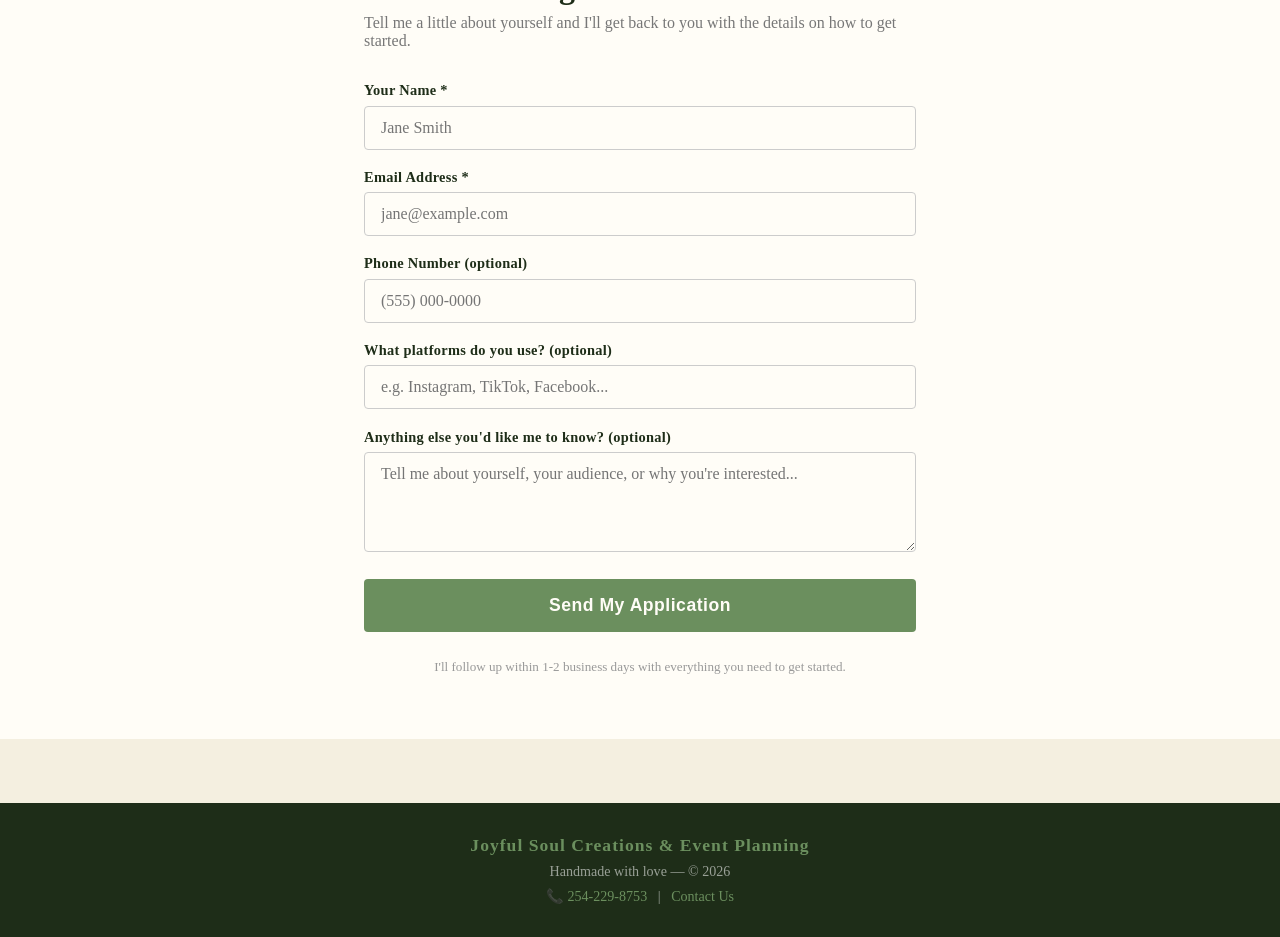
==== commit d0d0ddf0: "Add event planning page, call button, remove login requirement - Create events.html: full event plan" ====
--- a/careers.html
+++ b/careers.html
@@ -5,18 +5,27 @@
   <meta name="viewport" content="width=device-width, initial-scale=1.0" />
   <title>Careers | Joyful Soul Creations</title>
   <link rel="stylesheet" href="styles.css" />
+  <!-- Google tag (gtag.js) -->
+  <script async src="https://www.googletagmanager.com/gtag/js?id=G-D2JJH5NPGE"></script>
+  <script>
+    window.dataLayer = window.dataLayer || [];
+    function gtag(){dataLayer.push(arguments);}
+    gtag('js', new Date());
+    gtag('config', 'G-D2JJH5NPGE');
+  </script>
 </head>
 <body>
 
 <!-- ===== HEADER / NAV ===== -->
 <header>
   <nav>
-    <a class="brand" href="index.html">Joyful Soul Creations</a>
+    <a class="brand" href="index.html">Joyful Soul Creations &amp; Event Planning</a>
     <button class="hamburger" id="hamburger" aria-label="Open menu">&#9776;</button>
     <ul class="nav-links" id="nav-links">
       <li><a href="index.html">Home</a></li>
+      <li><a href="events.html" class="nav-events-link">Events</a></li>
       <li class="has-dropdown">
-        <a href="#">Menu ▾</a>
+        <a href="#">More ▾</a>
         <ul class="dropdown">
           <li><a href="creations.html">Popular Creations &amp; Pricing</a></li>
           <li><a href="quotes.html">Quotes on Unique Creations</a></li>
@@ -25,8 +34,8 @@
         </ul>
       </li>
       <li><a href="creations.html">Shop</a></li>
-      <li><a href="quotes.html">Custom Quote</a></li>
-      <li><a href="login.html">Sign In / Create Account</a></li>
+      <li><a href="events.html#contact">Contact</a></li>
+      <li><a href="tel:2542298753" class="nav-call-btn">&#128222; Call Now</a></li>
     </ul>
   </nav>
 </header>
@@ -143,9 +152,16 @@
 
 <!-- ===== FOOTER ===== -->
 <footer>
-  <div class="brand">Joyful Soul Creations</div>
-  <p>&copy; <span id="year"></span> &mdash; Handmade with love</p>
+  <div class="brand">Joyful Soul Creations &amp; Event Planning</div>
+  <p>Handmade with love &mdash; &copy; <span id="year"></span></p>
+  <p style="margin-top:0.5rem;">
+    &#128222; <a href="tel:2542298753" style="color:var(--gold);">254-229-8753</a>
+    &nbsp;&nbsp;|&nbsp;&nbsp;
+    <a href="events.html#contact" style="color:var(--gold);">Contact Us</a>
+  </p>
 </footer>
+
+<a href="tel:2542298753" class="call-float">&#128222; Call Now</a>
 
 <script>
   document.getElementById('year').textContent = new Date().getFullYear();
--- a/styles.css
+++ b/styles.css
@@ -795,6 +795,179 @@
   color: #555;
   line-height: 1.7;
   margin-bottom: 1.5rem;
+}
+
+/* ===================== CALL BUTTON (NAV) ===================== */
+.nav-call-btn {
+  background: var(--accent) !important;
+  color: var(--white) !important;
+  border-radius: 4px;
+  font-weight: bold;
+  padding: 0.45rem 1.1rem !important;
+  height: auto !important;
+  line-height: 1.4 !important;
+  align-self: center;
+  margin: 0 0.4rem;
+  white-space: nowrap;
+}
+.nav-call-btn:hover {
+  opacity: 0.88 !important;
+  background: var(--accent) !important;
+  transform: translateY(-1px);
+}
+
+.nav-events-link {
+  color: var(--gold) !important;
+  font-weight: bold;
+}
+
+/* Floating call button (mobile) */
+.call-float {
+  position: fixed;
+  bottom: 1.5rem;
+  right: 1.5rem;
+  background: var(--accent);
+  color: var(--white);
+  padding: 0.9rem 1.6rem;
+  border-radius: 50px;
+  font-weight: bold;
+  font-size: 1rem;
+  box-shadow: 0 4px 20px rgba(0,0,0,0.3);
+  z-index: 8000;
+  transition: opacity 0.2s, transform 0.15s;
+  letter-spacing: 0.3px;
+}
+.call-float:hover { opacity: 0.9; transform: translateY(-2px); }
+@media (min-width: 769px) { .call-float { display: none; } }
+
+/* ===================== EVENTS PAGE ===================== */
+.events-hero {
+  background: linear-gradient(135deg, var(--dark) 0%, var(--accent) 100%);
+  color: var(--white);
+  text-align: center;
+  padding: 7rem 1.5rem 5.5rem;
+}
+.events-hero h1 {
+  font-size: clamp(2.2rem, 5vw, 4rem);
+  color: var(--gold);
+  margin-bottom: 1.2rem;
+  line-height: 1.2;
+}
+.events-hero p {
+  font-size: clamp(1rem, 2.5vw, 1.25rem);
+  max-width: 720px;
+  margin: 0 auto 2.5rem;
+  line-height: 1.8;
+  opacity: 0.92;
+}
+.hero-cta-group {
+  display: flex;
+  gap: 1rem;
+  justify-content: center;
+  flex-wrap: wrap;
+}
+.btn-outline {
+  display: inline-block;
+  padding: 0.85rem 2rem;
+  border: 2px solid var(--gold);
+  color: var(--gold);
+  font-size: 1rem;
+  font-weight: bold;
+  border-radius: 4px;
+  cursor: pointer;
+  transition: background 0.2s, color 0.2s, transform 0.15s;
+  letter-spacing: 0.5px;
+}
+.btn-outline:hover { background: var(--gold); color: var(--white); transform: translateY(-2px); }
+
+.service-card {
+  background: var(--white);
+  border-radius: 10px;
+  padding: 2rem 1.5rem;
+  box-shadow: var(--shadow);
+  text-align: center;
+  transition: transform 0.2s, box-shadow 0.2s;
+  border-top: 4px solid var(--gold);
+  display: flex;
+  flex-direction: column;
+  align-items: center;
+}
+.service-card:hover { transform: translateY(-5px); box-shadow: 0 10px 35px rgba(0,0,0,0.15); }
+.service-icon { font-size: 3rem; margin-bottom: 1rem; }
+.service-card h3 { font-size: 1.2rem; color: var(--dark); margin-bottom: 0.7rem; }
+.service-card p { font-size: 0.93rem; color: #666; line-height: 1.7; margin: 0; max-width: none; }
+
+.dark-section {
+  background: linear-gradient(135deg, var(--dark) 0%, var(--mid) 100%);
+  color: var(--white);
+  padding: 5rem 1.5rem;
+}
+.dark-section .section-title { color: var(--gold); border-bottom-color: var(--gold); }
+.dark-section .card { border-top: 4px solid var(--gold); }
+
+.contact-section {
+  background: linear-gradient(135deg, var(--dark) 0%, var(--mid) 100%);
+  color: var(--white);
+  padding: 5rem 1.5rem;
+}
+.contact-inner {
+  max-width: 1100px;
+  margin: 0 auto;
+  display: grid;
+  grid-template-columns: 1fr 1fr;
+  gap: 4rem;
+  align-items: start;
+}
+.contact-info h2 { font-size: 2.2rem; color: var(--gold); margin-bottom: 1rem; }
+.contact-info > p {
+  font-size: 1.05rem;
+  line-height: 1.8;
+  opacity: 0.9;
+  margin-top: 1rem;
+  color: var(--white);
+  max-width: none;
+}
+.contact-phone {
+  display: flex;
+  align-items: center;
+  gap: 0.8rem;
+  margin-top: 2rem;
+  font-size: 1.6rem;
+  font-weight: bold;
+}
+.contact-phone a { color: var(--gold); transition: opacity 0.2s; }
+.contact-phone a:hover { opacity: 0.8; }
+.contact-call-btn {
+  display: inline-flex;
+  align-items: center;
+  gap: 0.6rem;
+  margin-top: 1.5rem;
+  background: var(--gold);
+  color: var(--white);
+  padding: 1rem 2rem;
+  border-radius: 4px;
+  font-weight: bold;
+  font-size: 1.1rem;
+  transition: opacity 0.2s, transform 0.15s;
+}
+.contact-call-btn:hover { opacity: 0.88; transform: translateY(-2px); }
+.contact-form-wrap {
+  background: var(--white);
+  border-radius: 12px;
+  padding: 2rem;
+  box-shadow: 0 10px 40px rgba(0,0,0,0.2);
+}
+.contact-form-wrap h3 {
+  font-size: 1.4rem;
+  color: var(--dark);
+  margin-bottom: 1.5rem;
+  border-bottom: 2px solid var(--gold);
+  padding-bottom: 0.4rem;
+  display: inline-block;
+}
+@media (max-width: 768px) {
+  .contact-inner { grid-template-columns: 1fr; gap: 2.5rem; }
+  .events-hero { padding: 5rem 1.5rem 4rem; }
 }
 
 /* ===================== HAMBURGER ===================== */
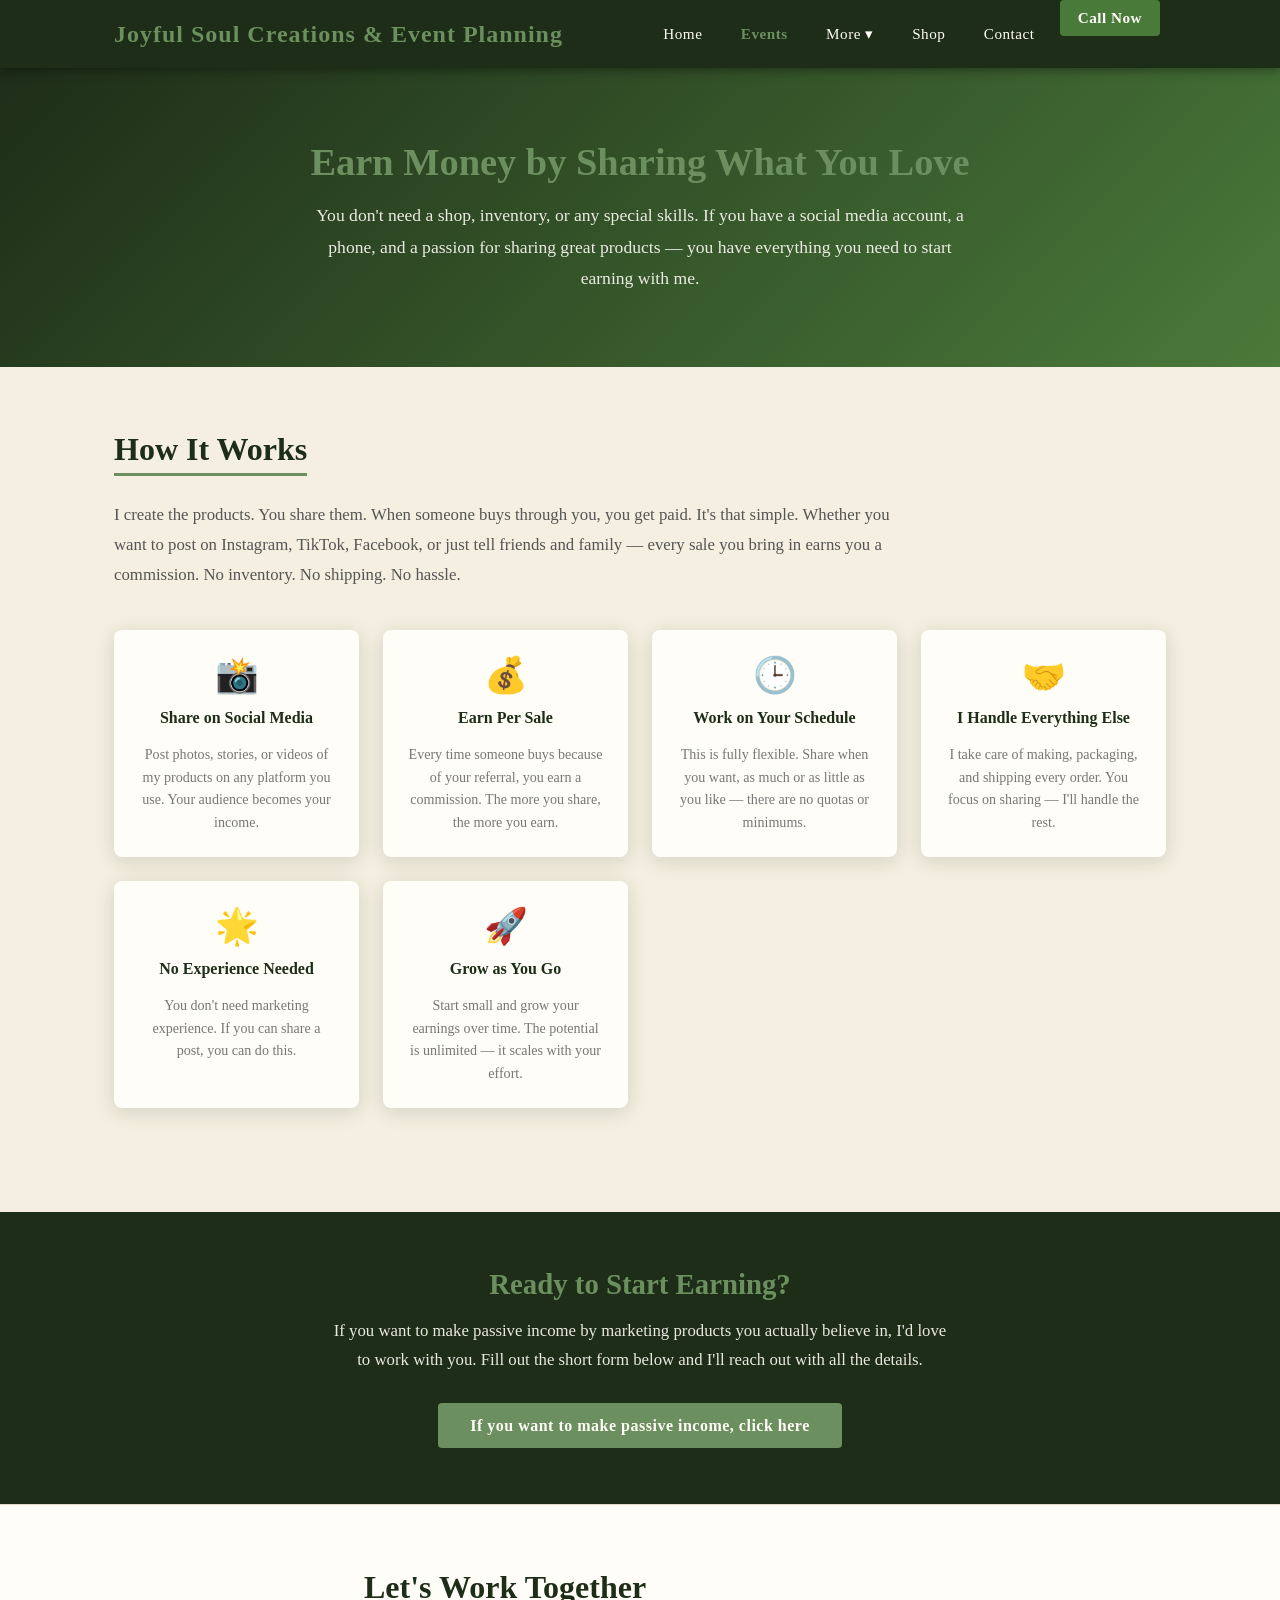
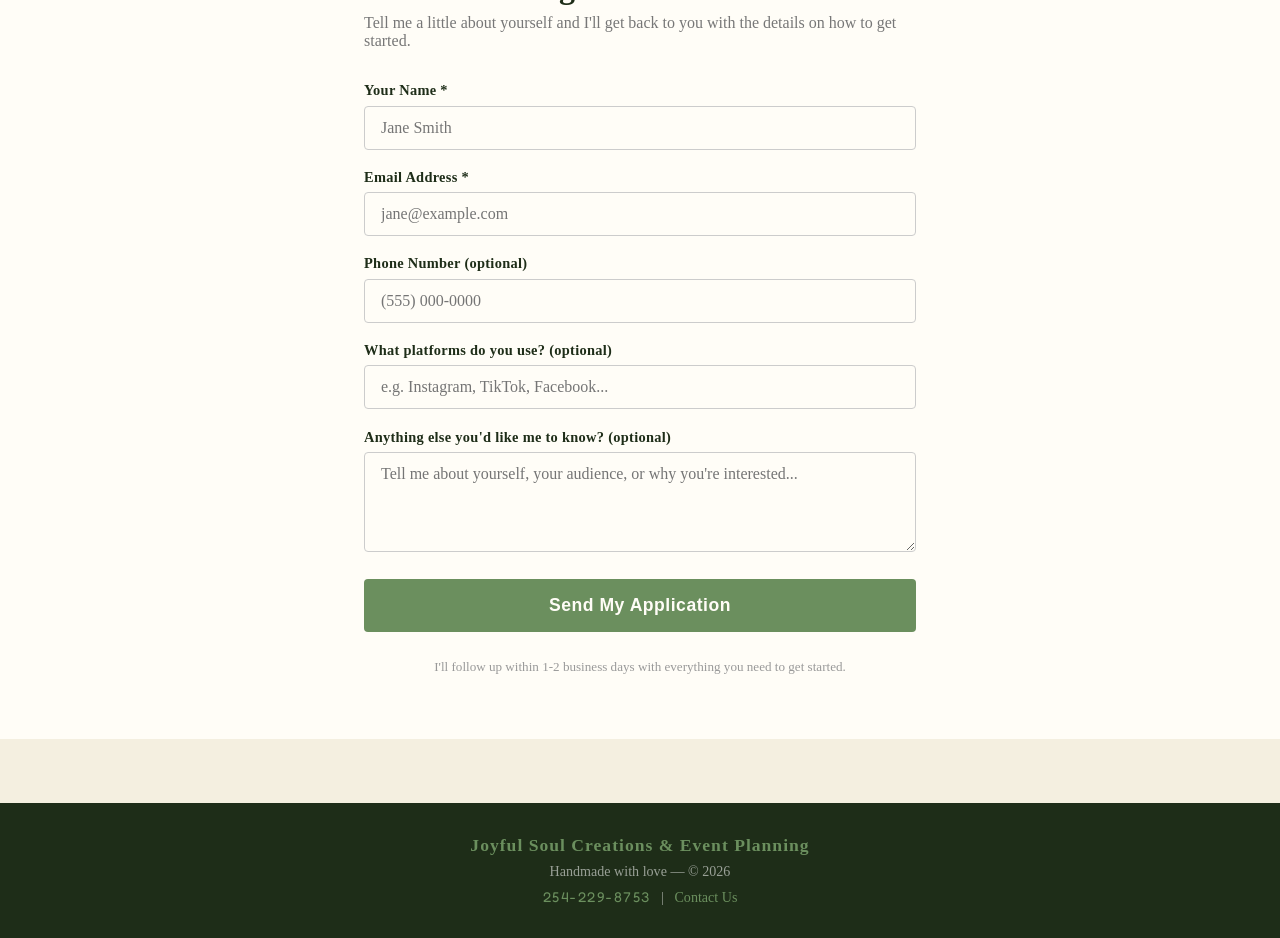
==== commit a2187a0f: "Apply Fredoka One bubble font to phone numbers, remove phone emoji Co-Authored-By: Claude Sonnet 4.6" ====
--- a/careers.html
+++ b/careers.html
@@ -35,7 +35,7 @@
       </li>
       <li><a href="creations.html">Shop</a></li>
       <li><a href="events.html#contact">Contact</a></li>
-      <li><a href="tel:2542298753" class="nav-call-btn">&#128222; Call Now</a></li>
+      <li><a href="tel:2542298753" class="nav-call-btn">Call Now</a></li>
     </ul>
   </nav>
 </header>
@@ -155,13 +155,13 @@
   <div class="brand">Joyful Soul Creations &amp; Event Planning</div>
   <p>Handmade with love &mdash; &copy; <span id="year"></span></p>
   <p style="margin-top:0.5rem;">
-    &#128222; <a href="tel:2542298753" style="color:var(--gold);">254-229-8753</a>
+    <a href="tel:2542298753" class="phone-num" style="color:var(--gold);">254-229-8753</a>
     &nbsp;&nbsp;|&nbsp;&nbsp;
     <a href="events.html#contact" style="color:var(--gold);">Contact Us</a>
   </p>
 </footer>
 
-<a href="tel:2542298753" class="call-float">&#128222; Call Now</a>
+<a href="tel:2542298753" class="call-float">Call Now</a>
 
 <script>
   document.getElementById('year').textContent = new Date().getFullYear();
--- a/styles.css
+++ b/styles.css
@@ -1,3 +1,5 @@
+@import url('https://fonts.googleapis.com/css2?family=Fredoka+One&display=swap');
+
 /* ===================== GLOBAL RESET & BASE ===================== */
 *, *::before, *::after { box-sizing: border-box; margin: 0; padding: 0; }
 
@@ -795,6 +797,12 @@
   color: #555;
   line-height: 1.7;
   margin-bottom: 1.5rem;
+}
+
+/* ===================== PHONE NUMBER BUBBLE FONT ===================== */
+.phone-num {
+  font-family: 'Fredoka One', cursive;
+  letter-spacing: 1.5px;
 }
 
 /* ===================== CALL BUTTON (NAV) ===================== */
